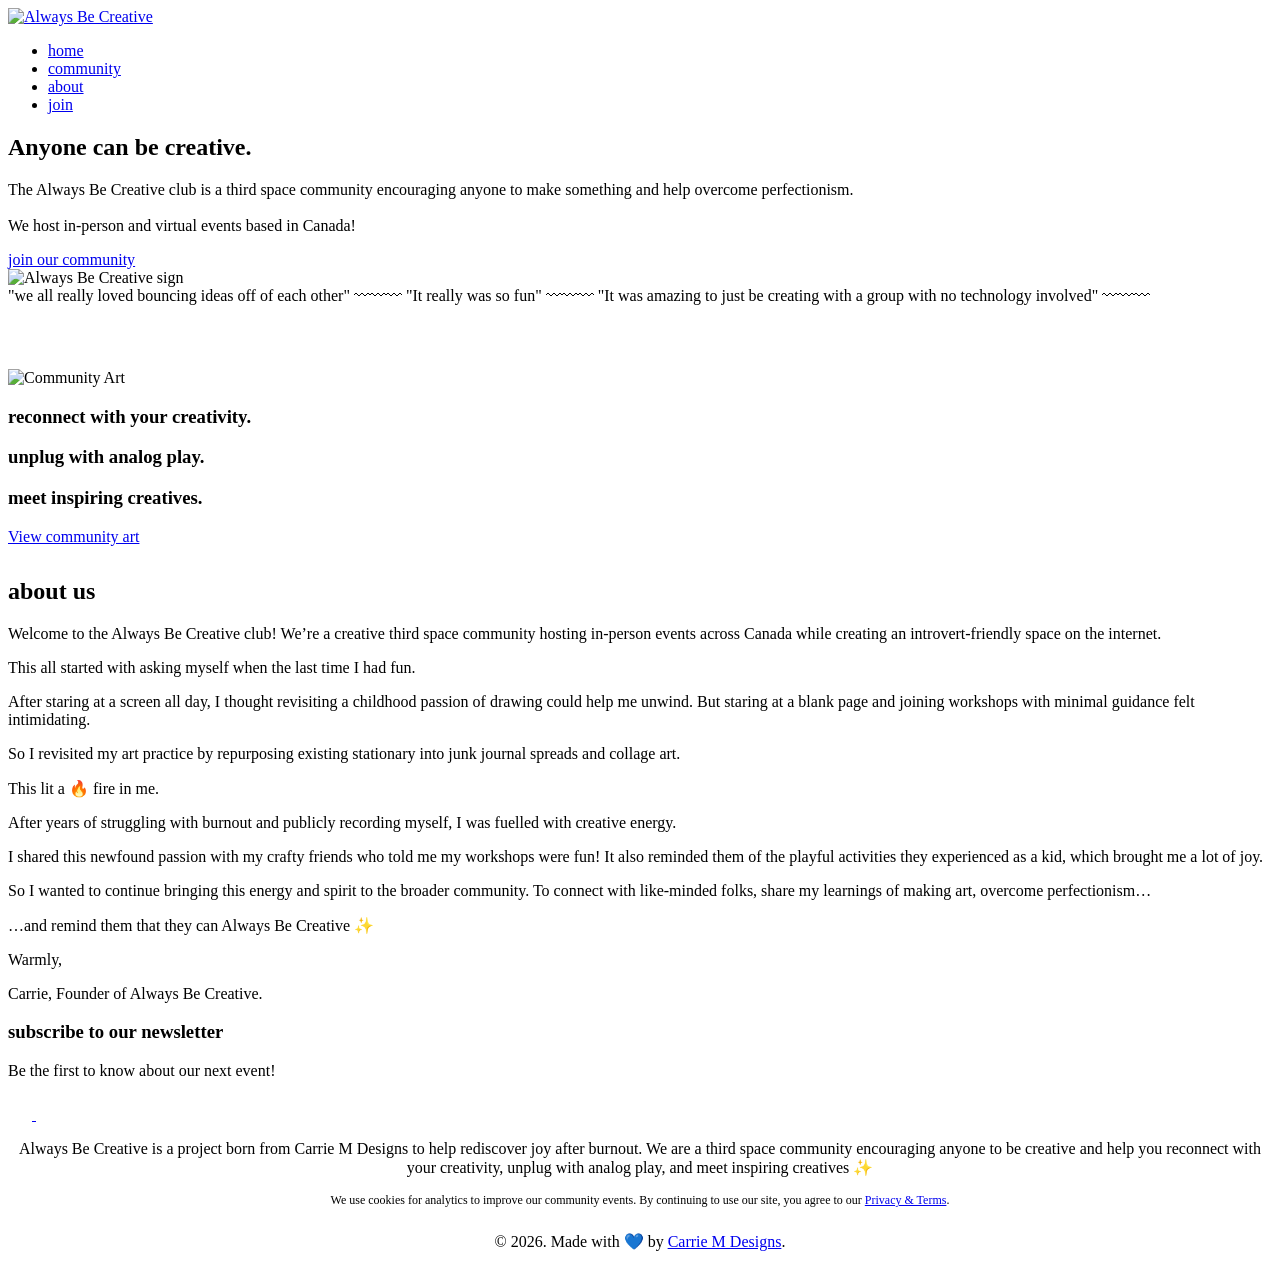
==== www/index.html @ ecad71b1 "Update index.html" ====
<!DOCTYPE html>
<html lang="en-CA">
<head>
    <meta charset="utf-8">
    <meta name="viewport" content="width=device-width, initial-scale=1">
    <title>Always Be Creative</title>
    <!-- Google tag (gtag.js) -->
    <script async src="https://www.googletagmanager.com/gtag/js?id=G-F59K8P678P"></script>
    <script>
      window.dataLayer = window.dataLayer || [];
      function gtag(){dataLayer.push(arguments);}
      gtag('js', new Date());

      gtag('config', 'G-F59K8P678P');
    </script>
    <link rel="stylesheet" href="css/style.css">
    <link rel="icon" type="image/jpeg" href="img/logo-sm.jpg">
</head>
<body>
    <header>
        <div class="logo">
            <a href="index.html">
                <img src="img/logo-sm.jpg" alt="Always Be Creative">
            </a>
        </div>
        <div class="menu-toggle">
            <span></span>
            <span></span>
        </div>
        <nav>
            <ul>
                <li><a href="#home">home</a></li>
                <li><a href="#community">community</a></li>
                <!-- <li><a href="#events">events</a></li> -->
                <li><a href="#about">about</a></li>
                <li><a href="#newsletter">join</a></li>
            </ul>
        </nav>
    </header>

    <main>
        <!-- Section 1: Hero -->
        <section class="section bg-hero" id="home">
            <div class="grid-container">
                <div class="hero-content">
                    <h1 class="hero-title">Anyone can be creative.</h1>
                    <p class="hero-description">
                        The Always Be Creative club is a third space community encouraging anyone to make something and help overcome perfectionism.
                        <br><br>
                        We host in-person and virtual events based in Canada!
                    </p>
                    <a href="https://www.instagram.com/alwaysbecreative.club" target="_blank" class="btn">join our community</a>
                </div>
                <div class="hero-video">
                    <div class="hero-image-container">
                        <img src="img/abc_sign.png" 
                             srcset="img/abc_sign_sm.png 800w, img/abc_sign.png 1500w"
                             sizes="(max-width: 767px) 95vw, 50vw"
                             alt="Always Be Creative sign" class="panning-image">
                    </div>
                </div>
            </div>
        </section>

        <!-- Section 2: Marquee & Reconnect -->
        <section class="section bg-yellow" id="community">
            <div class="marquee-container">
                <div class="marquee-content">
                    <span>"we all really loved bouncing ideas off of each other" 〰〰〰 "It really was so fun" 〰〰〰 "It was amazing to just be creating with a group with no technology involved" 〰〰〰 </span>
                </div>
            </div>
            
            <div class="grid-container" style="margin-top: 4rem; margin-bottom: 2rem;">
                <div class="pillars-image">
                     <div class="community-art-container">
                        <img src="img/community_art.png" 
                             srcset="img/community_art_xs.png 391w, img/community_art_sm.png 782w, img/community_art.png 1564w"
                             sizes="(max-width: 767px) 90vw, (max-width: 1200px) 40vw, 600px"
                             alt="Community Art" class="panning-scroll">
                    </div>
                </div>
                <div class="pillars-text">
                    <h3 class="pillar-item">reconnect with your creativity.</h3>
                    <h3 class="pillar-item">unplug with analog play.</h3>
                    <h3 class="pillar-item">meet inspiring creatives.</h3>
                    <div class="pillars-btn-container">
                        <a href="https://padlet.com/carrieonmaking/always-be-creative-club-collages-9wja181bew919gja" target="_blank" class="btn btn-outline">View community art</a>
                    </div>
                </div>
            </div>
        </section>

        <!-- Section: IRL Events 
        <section class="section bg-purple" id="events">
            <div class="grid-container">
                <div class="events-content">
                    <div class="wavy-divider"></div>
                    <h2 class="events-title">IRL Events</h2>
                    <div class="showpass-embed-container">
                        <iframe src="https://www.showpass.com/w/tickets/events/list/18265/?theme-dark=false&layout-list=false&tags=workshop&theme-primary=%237F2FB1" frameborder="0" width="100%" height="740"></iframe>
                    </div>
                </div>
            </div>
        </section>-->

        <!-- Section 3: About Us -->
        <section class="section bg-hero section-with-shapes" id="about">
            <div class="shape shape-1"></div>
            <div class="shape shape-2"></div>
            <div class="shape shape-3"></div>
            <div class="shape shape-4"></div>
            
            <div class="grid-container">
                <div class="about-title-container">
                    <h2 class="about-title">about us</h2>
                    <div class="wavy-divider"></div>
                </div>
                <div class="white-box">
                    <p>Welcome to the Always Be Creative club! We’re a creative third space community hosting in-person events across Canada while creating an introvert-friendly space on the internet.</p>
                    <p>This all started with asking myself when the last time I had fun.</p>
                    <p>After staring at a screen all day, I thought revisiting a childhood passion of drawing could help me unwind. But staring at a blank page and joining workshops with minimal guidance felt intimidating.</p>
                    <p>So I revisited my art practice by repurposing existing stationary into junk journal spreads and collage art.</p>
                    <p>This lit a 🔥 fire in me. </p>
                    <p>After years of struggling with burnout and publicly recording myself, I was fuelled with creative energy.</p>
                    <p>I shared this newfound passion with my crafty friends who told me my workshops were fun! It also reminded them of the playful activities they experienced as a kid, which brought me a lot of joy.</p>
                    <p>So I wanted to continue bringing this energy and spirit to the broader community. To connect with like-minded folks, share my learnings of making art, overcome perfectionism…</p>
                    <p>…and remind them that they can Always Be Creative ✨</p>
                    <p>Warmly,</p>
                    <p>Carrie, Founder of Always Be Creative.</p>
                </div>
            </div>
        </section>

        <!-- Section 4: Newsletter -->
        <section class="section bg-newsletter" id="newsletter">
            <div class="grid-container">
                <div class="newsletter-content">
                    <div class="wavy-divider"></div>
                    <h3 class="newsletter-title">subscribe to our newsletter</h3>
                    <p class="newsletter-description">Be the first to know about our next event!</p>
                    
                    <div id="kit-form-container">
                        <script async data-uid="54bc09f294" src="https://always-be-creative.kit.com/54bc09f294/index.js"></script>
                    </div>

                    <div class="social-links">                        <a href="https://www.instagram.com/alwaysbecreative.club" target="_blank" class="social-icon" style="border-color: var(--white);">
                            <svg width="24" height="24" viewBox="0 0 64 64" fill="white"><use xlink:href="#instagram-unauth-icon"></use></svg>
                        </a>
                        <a href="https://www.tiktok.com/@alwaysbecreative.club" target="_blank" class="social-icon" style="border-color: var(--white);">
                            <svg width="24" height="24" viewBox="0 0 64 64" fill="white"><use xlink:href="#tiktok-unauth-icon"></use></svg>
                        </a>
                    </div>

                    <div class="footer-info small-text" style="text-align: center;">
                        <p>Always Be Creative is a project born from Carrie M Designs to help rediscover joy after burnout. We are a third space community encouraging anyone to be creative and help you reconnect with your creativity, unplug with analog play, and meet inspiring creatives ✨</p>
                        <p class="cookie-notice" style="font-size: 0.75em; margin-top: 1rem;">We use cookies for analytics to improve our community events. By continuing to use our site, you agree to our <a href="privacy-terms.html" style="text-decoration: underline;">Privacy & Terms</a>.</p>
                        <p style="margin-top: 1.5rem;">© 2026. Made with 💙 by <a href="https://carriemdesigns.com/" target="_blank" style="text-decoration: underline;">Carrie M Designs</a>.</p>
                    </div>
                </div>
            </div>
        </section>
    </main>

    <svg xmlns="http://www.w3.org/2000/svg" style="display:none">
        <symbol id="instagram-unauth-icon" viewBox="0 0 64 64"><path d="M46.91,25.816c-0.073-1.597-0.326-2.687-0.697-3.641c-0.383-0.986-0.896-1.823-1.73-2.657c-0.834-0.834-1.67-1.347-2.657-1.73c-0.954-0.371-2.045-0.624-3.641-0.697C36.585,17.017,36.074,17,32,17s-4.585,0.017-6.184,0.09c-1.597,0.073-2.687,0.326-3.641,0.697c-0.986,0.383-1.823,0.896-2.657,1.73c-0.834,0.834-1.347,1.67-1.73,2.657c-0.371,0.954-0.624,2.045-0.697,3.641C17.017,27.415,17,27.926,17,32c0,4.074,0.017,4.585,0.09,6.184c0.073,1.597,0.326,2.687,0.697,3.641c0.383,0.986,0.896,1.823,1.73,2.657c0.834,0.834,1.67,1.347,2.657,1.73c0.954,0.371,2.045,0.624,3.641,0.697C27.415,46.983,27.926,47,32,47s4.585-0.017,6.184-0.09c1.597-0.073,2.687-0.326,3.641-0.697c0.986-0.383,1.823-0.896,2.657-1.73c0.834-0.834,1.347-1.67,1.73-2.657c0.371-0.954,0.624-2.045,0.697-3.641C46.983,36.585,47,36.074,47,32S46.983,27.415,46.91,25.816z M44.21,38.061c-0.067,1.462-0.311,2.257-0.516,2.785c-0.272,0.7-0.597,1.2-1.122,1.725c-0.525,0.525-1.025,0.85-1.725,1.122c-0.525,0.525-1.025,0.85-1.725,1.122c-0.529,0.205-1.323,0.45-2.785,0.516c-1.581,0.072-2.056,0.087-6.061,0.087s-4.48-0.015-6.061-0.087c-1.462-0.067-2.257-0.311-2.785-0.516c-0.7-0.272-1.2-0.597-1.725-1.122c-0.525-0.525-0.85-1.025-1.122-1.725c-0.205-0.529-0.45-1.323-0.516-2.785c-0.072-1.582-0.087-2.056-0.087-6.061s0.015-4.48,0.087-6.061c0.067-1.462,0.311-2.257,0.516-2.785c0.272-0.7,0.597-1.2,1.122-1.725c0.525-0.525,1.025-0.85,1.725-1.122c0.529-0.205,1.323-0.45,2.785-0.516c1.582-0.072,2.056-0.087,6.061-0.087s4.48,0.015,6.061,0.087c1.462,0.067,2.257,0.311,2.785,0.516c0.7,0.272,1.2,0.597,1.725,1.122c0.525,0.525,0.85,1.025,1.122,1.725c0.205,0.529,0.45,1.323,0.516,2.785c0.072,1.582,0.087,2.056,0.087,6.061S44.282,36.48,44.21,38.061z M32,24.297c-4.254,0-7.703,3.449-7.703,7.703c0,4.254,3.449,7.703,7.703,7.703c4.254,0,7.703-3.449,7.703-7.703C39.703,27.746,36.254,24.297,32,24.297z M32,37c-2.761,0-5-2.239-5-5c0-2.761,2.239-5,5-5s5,2.239,5,5C37,34.761,34.761,37,32,37z M40.007,22.193c-0.994,0-1.8,0.806-1.8,1.8c0,0.994,0.806,1.8,1.8,1.8c0.994,0,1.8-0.806,1.8-1.8C41.807,22.999,41.001,22.193,40.007,22.193z" /></symbol>
        <symbol id="tiktok-unauth-icon" viewBox="0 0 64 64"><path d="M37.9281 17C38.4298 21.2545 40.825 23.7941 45 24.0658V28.8451C42.5859 29.0794 40.4652 28.3016 38.0038 26.821V35.7423C38.0038 47.147 25.4788 50.7361 20.4233 42.5457C17.1856 37.3073 19.1642 28.1048 29.5496 27.73V32.781C28.7296 32.9058 27.9219 33.1002 27.1355 33.362C24.835 34.1398 23.5191 35.583 23.8883 38.1413C24.5889 43.033 33.6584 44.4856 32.901 34.9176V17H37.9091H37.9281Z" /></symbol>
    </svg>
    <script src="js/main.js"></script>
</body>
</html>
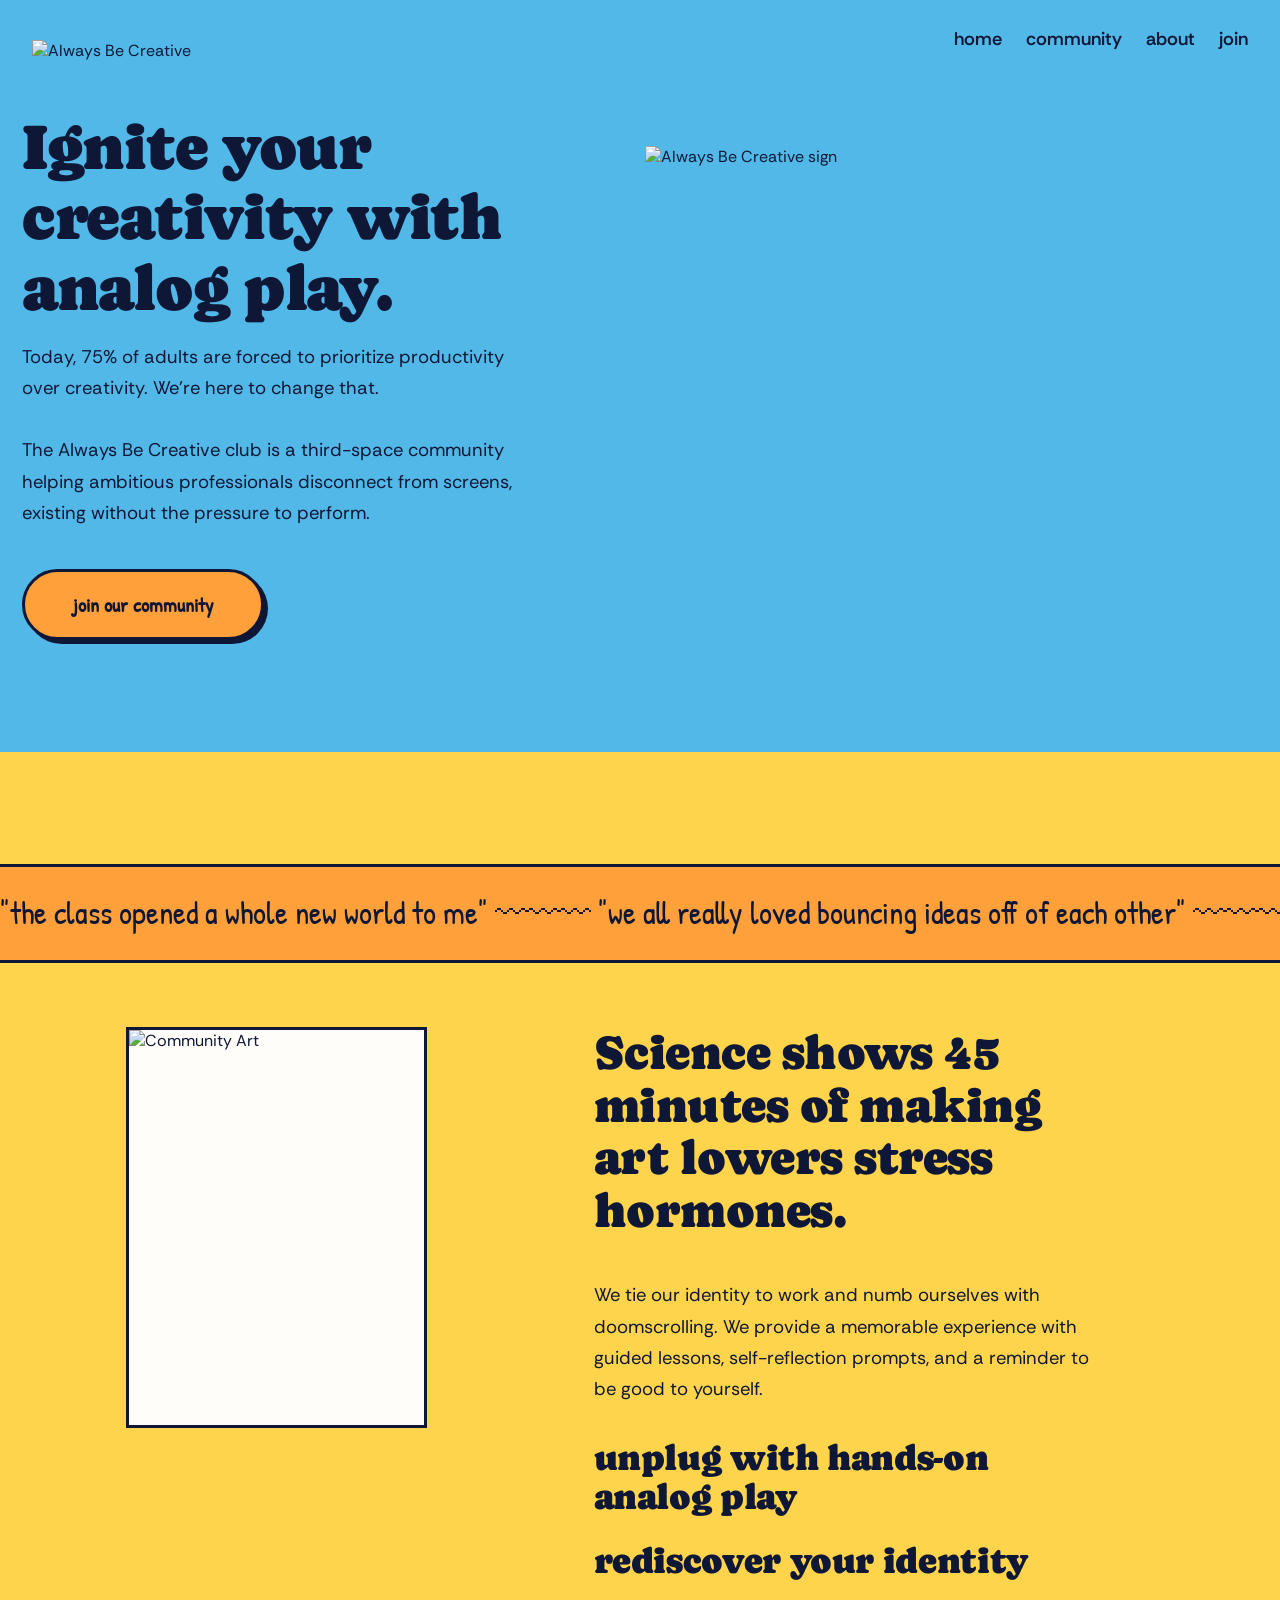
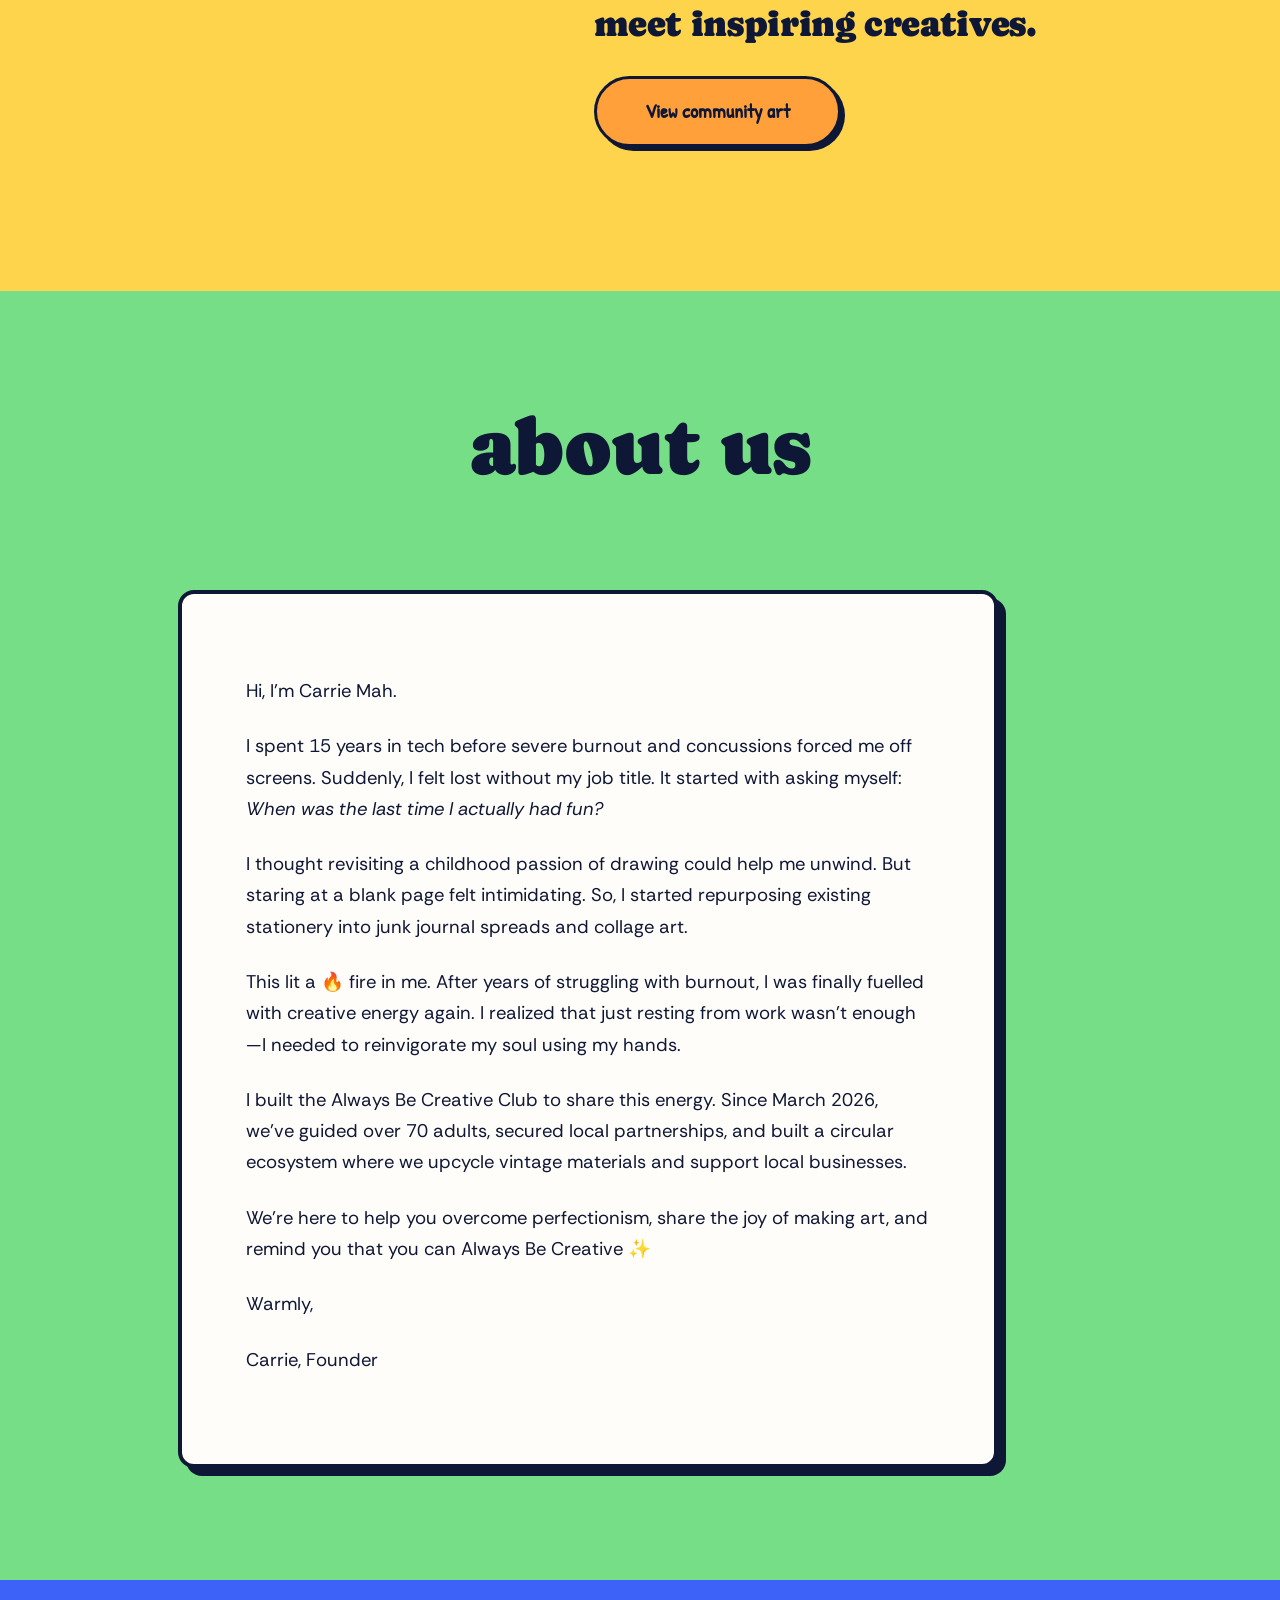
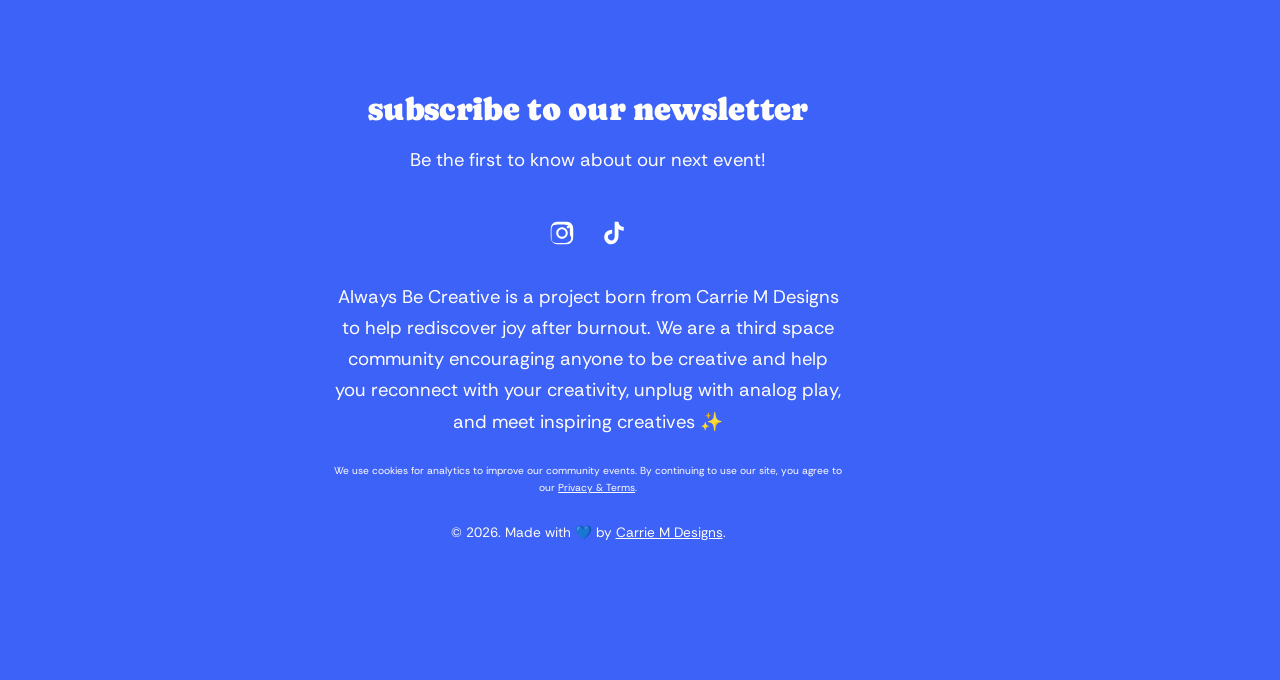
==== commit 012f6589: "Update website design, styles, and assets" ====
--- a/www/index.html
+++ b/www/index.html
@@ -43,18 +43,18 @@
         <section class="section bg-hero" id="home">
             <div class="grid-container">
                 <div class="hero-content">
-                    <h1 class="hero-title">Anyone can be creative.</h1>
+                    <h1 class="hero-title">Ignite your creativity with analog play.</h1>
                     <p class="hero-description">
-                        The Always Be Creative club is a third space community encouraging anyone to make something and help overcome perfectionism.
+                        Today, 75% of adults are forced to prioritize productivity over creativity. We're here to change that. 
                         <br><br>
-                        We host in-person and virtual events based in Canada!
+                        The Always Be Creative club is a third-space community helping ambitious professionals disconnect from screens, existing without the pressure to perform.
                     </p>
                     <a href="https://www.instagram.com/alwaysbecreative.club" target="_blank" class="btn">join our community</a>
                 </div>
                 <div class="hero-video">
                     <div class="hero-image-container">
-                        <img src="img/abc_sign.png" 
-                             srcset="img/abc_sign_sm.png 800w, img/abc_sign.png 1500w"
+                        <img src="img/abc_sign.jpg" 
+                             srcset="img/abc_sign_sm.jpg 800w, img/abc_sign.jpg 1500w"
                              sizes="(max-width: 767px) 95vw, 50vw"
                              alt="Always Be Creative sign" class="panning-image">
                     </div>
@@ -66,7 +66,7 @@
         <section class="section bg-yellow" id="community">
             <div class="marquee-container">
                 <div class="marquee-content">
-                    <span>"we all really loved bouncing ideas off of each other" 〰〰〰 "It really was so fun" 〰〰〰 "It was amazing to just be creating with a group with no technology involved" 〰〰〰 </span>
+                    <span>"the class opened a whole new world to me" 〰〰〰 "we all really loved bouncing ideas off of each other" 〰〰〰 "It really was so fun" 〰〰〰 "It was amazing to just be creating with a group with no technology involved" 〰〰〰 </span>
                 </div>
             </div>
             
@@ -80,11 +80,13 @@
                     </div>
                 </div>
                 <div class="pillars-text">
-                    <h3 class="pillar-item">reconnect with your creativity.</h3>
-                    <h3 class="pillar-item">unplug with analog play.</h3>
+                    <h2 class="section-title">Science shows 45 minutes of making art lowers stress hormones.</h2>
+                    <p>We tie our identity to work and numb ourselves with doomscrolling. We provide a memorable experience with guided lessons, self-reflection prompts, and a reminder to be good to yourself.</p>
+                    <h3 class="pillar-item">unplug with hands-on analog play</h3>
+                    <h3 class="pillar-item">rediscover your identity</h3>
                     <h3 class="pillar-item">meet inspiring creatives.</h3>
                     <div class="pillars-btn-container">
-                        <a href="https://padlet.com/carrieonmaking/always-be-creative-club-collages-9wja181bew919gja" target="_blank" class="btn btn-outline">View community art</a>
+                        <a href="https://padlet.com/carrieonmaking/always-be-creative-club-collages-9wja181bew919gja" target="_blank" class="btn">View community art</a>
                     </div>
                 </div>
             </div>
@@ -104,37 +106,36 @@
         </section>-->
 
         <!-- Section 3: About Us -->
-        <section class="section bg-hero section-with-shapes" id="about">
-            <div class="shape shape-1"></div>
-            <div class="shape shape-2"></div>
-            <div class="shape shape-3"></div>
-            <div class="shape shape-4"></div>
-            
-            <div class="grid-container">
-                <div class="about-title-container">
-                    <h2 class="about-title">about us</h2>
-                    <div class="wavy-divider"></div>
-                </div>
-                <div class="white-box">
-                    <p>Welcome to the Always Be Creative club! We’re a creative third space community hosting in-person events across Canada while creating an introvert-friendly space on the internet.</p>
-                    <p>This all started with asking myself when the last time I had fun.</p>
-                    <p>After staring at a screen all day, I thought revisiting a childhood passion of drawing could help me unwind. But staring at a blank page and joining workshops with minimal guidance felt intimidating.</p>
-                    <p>So I revisited my art practice by repurposing existing stationary into junk journal spreads and collage art.</p>
-                    <p>This lit a 🔥 fire in me. </p>
-                    <p>After years of struggling with burnout and publicly recording myself, I was fuelled with creative energy.</p>
-                    <p>I shared this newfound passion with my crafty friends who told me my workshops were fun! It also reminded them of the playful activities they experienced as a kid, which brought me a lot of joy.</p>
-                    <p>So I wanted to continue bringing this energy and spirit to the broader community. To connect with like-minded folks, share my learnings of making art, overcome perfectionism…</p>
-                    <p>…and remind them that they can Always Be Creative ✨</p>
-                    <p>Warmly,</p>
-                    <p>Carrie, Founder of Always Be Creative.</p>
-                </div>
-            </div>
+        <!-- Added the floating elements and updated the white box to the stamp box -->
+<section class="section bg-about" id="about">
+    <!-- Floating Scribbles -->
+    <img src="img/scribble-1.png" alt="" class="floating-element scribble-top-right">
+    <img src="img/scribble-2.png" alt="" class="floating-element scribble-bottom-left">
+    <img src="img/scribble-3.png" alt="" class="floating-element scribble-mid-right">
+    
+    <div class="grid-container">
+        <div class="about-title-container">
+            <h2 class="about-title">about us</h2>
+        </div>
+        <!-- NEW Stamp Box styling -->
+        <div class="white-box-content stamp-box">
+            <p>Hi, I’m Carrie Mah.</p>
+            <p>I spent 15 years in tech before severe burnout and concussions forced me off screens. Suddenly, I felt lost without my job title. It started with asking myself: <em>When was the last time I actually had fun?</em></p>
+            <p>I thought revisiting a childhood passion of drawing could help me unwind. But staring at a blank page felt intimidating. So, I started repurposing existing stationery into junk journal spreads and collage art.</p>
+            <p>This lit a 🔥 fire in me. After years of struggling with burnout, I was finally fuelled with creative energy again. I realized that just resting from work wasn't enough—I needed to reinvigorate my soul using my hands.</p>
+            <p>I built the Always Be Creative Club to share this energy. Since March 2026, we've guided over 70 adults, secured local partnerships, and built a circular ecosystem where we upcycle vintage materials and support local businesses.</p>
+            <p>We’re here to help you overcome perfectionism, share the joy of making art, and remind you that you can Always Be Creative ✨</p>
+            <p>Warmly,</p>
+            <p>Carrie, Founder</p>
+        </div>
+    </div>
+</section>
         </section>
 
         <!-- Section 4: Newsletter -->
         <section class="section bg-newsletter" id="newsletter">
             <div class="grid-container">
-                <div class="newsletter-content">
+                <div id="newsletter" class="newsletter-content">
                     <div class="wavy-divider"></div>
                     <h3 class="newsletter-title">subscribe to our newsletter</h3>
                     <p class="newsletter-description">Be the first to know about our next event!</p>
@@ -144,17 +145,17 @@
                     </div>
 
                     <div class="social-links">                        <a href="https://www.instagram.com/alwaysbecreative.club" target="_blank" class="social-icon" style="border-color: var(--white);">
-                            <svg width="24" height="24" viewBox="0 0 64 64" fill="white"><use xlink:href="#instagram-unauth-icon"></use></svg>
+                            <svg width="48" height="48" viewBox="0 0 64 64" fill="white"><use xlink:href="#instagram-unauth-icon"></use></svg>
                         </a>
                         <a href="https://www.tiktok.com/@alwaysbecreative.club" target="_blank" class="social-icon" style="border-color: var(--white);">
-                            <svg width="24" height="24" viewBox="0 0 64 64" fill="white"><use xlink:href="#tiktok-unauth-icon"></use></svg>
+                            <svg width="48" height="48" viewBox="0 0 64 64" fill="white"><use xlink:href="#tiktok-unauth-icon"></use></svg>
                         </a>
                     </div>
 
                     <div class="footer-info small-text" style="text-align: center;">
                         <p>Always Be Creative is a project born from Carrie M Designs to help rediscover joy after burnout. We are a third space community encouraging anyone to be creative and help you reconnect with your creativity, unplug with analog play, and meet inspiring creatives ✨</p>
-                        <p class="cookie-notice" style="font-size: 0.75em; margin-top: 1rem;">We use cookies for analytics to improve our community events. By continuing to use our site, you agree to our <a href="privacy-terms.html" style="text-decoration: underline;">Privacy & Terms</a>.</p>
-                        <p style="margin-top: 1.5rem;">© 2026. Made with 💙 by <a href="https://carriemdesigns.com/" target="_blank" style="text-decoration: underline;">Carrie M Designs</a>.</p>
+                        <p class="cookie-notice small-text" style="font-size: 0.75em; margin-top: 1rem;">We use cookies for analytics to improve our community events. By continuing to use our site, you agree to our <a href="privacy-terms.html" style="text-decoration: underline;">Privacy & Terms</a>.</p>
+                        <p class="small-text">© 2026. Made with 💙 by <a href="https://carriemdesigns.com/" target="_blank" style="text-decoration: underline;">Carrie M Designs</a>.</p>
                     </div>
                 </div>
             </div>
--- a/www/css/style.css
+++ b/www/css/style.css
@@ -0,0 +1,584 @@
+@import url('https://fonts.googleapis.com/css2?family=Caprasimo&family=Patrick+Hand&family=Rethink+Sans:ital,wght@0,400..800;1,400..800&display=swap');
+
+:root {
+  /* Color Scheme */
+  --text-main: #0F1736;
+  --primary-blue: #3D62F7;
+  --secondary-red: #F45031;
+  --tertiary-light-blue: #51B8E8;
+  --accent-green: #76DE86;
+  --accent-yellow: #FFD44D;
+  --accent-orange: #FFA03B;
+  --white: #FFFDF9;
+
+  /* Typography */
+  --font-heading: 'Caprasimo', serif;
+  --font-body: 'Rethink Sans', sans-serif;
+  --font-ui: 'Patrick Hand', cursive;
+
+  /* Grid */
+  --grid-gutter: 11px;
+  --cell-max-width: 62.5px; 
+}
+
+html {
+  scroll-behavior: smooth;
+}
+
+* {
+  box-sizing: border-box;
+}
+
+body {
+  margin: 0;
+  background-color: var(--white);
+  color: var(--text-main);
+  font-family: var(--font-body);
+  line-height: 1.4;
+  -webkit-font-smoothing: antialiased;
+}
+
+/* ==========================================================================
+   Global Typography Normalization
+   ========================================================================== */
+h1, h2, h3, h4 {
+  font-family: var(--font-heading);
+  margin: 0;
+  font-weight: normal;
+  color: var(--text-main);
+  line-height: 1.1;
+  letter-spacing: -0.01em;
+}
+
+h1, .hero-title, .profile-name {
+  font-size: 4rem;
+  letter-spacing: -0.02em;
+}
+
+h2, .about-title, .section-title {
+  font-size: 3rem;
+  margin-bottom: 1.5rem;
+}
+
+h3, .section-header, .newsletter-title {
+  font-size: 2rem;
+  margin-bottom: 1rem;
+}
+
+p, li {
+  font-size: 1.15rem;
+  line-height: 1.7;
+  margin-bottom: 1.5rem;
+}
+
+.small-text {
+  font-size: 0.85rem;
+}
+
+a {
+  color: inherit;
+  text-decoration: none;
+}
+
+/* Header */
+header {
+  padding: 1.5rem 2rem;
+  display: flex;
+  justify-content: space-between;
+  align-items: center;
+  position: absolute;
+  top: 0;
+  left: 0;
+  right: 0;
+  background: transparent;
+  z-index: 100;
+}
+
+.logo img {
+  height: 40px;
+}
+
+nav ul {
+  list-style: none;
+  display: flex;
+  gap: 1.5rem;
+  margin: 0;
+  padding: 0;
+  font-family: var(--font-body);
+  font-size: 1rem;
+  font-weight: 600;
+}
+
+/* Grid System */
+.grid-container {
+  display: grid;
+  grid-template-columns: minmax(var(--grid-gutter), 1fr) repeat(24, minmax(0, var(--cell-max-width))) minmax(var(--grid-gutter), 1fr);
+  column-gap: var(--grid-gutter);
+  row-gap: var(--grid-gutter);
+  max-width: 1600px;
+  margin: 0 auto;
+}
+
+/* Sections */
+.section {
+  padding: 7rem 0;
+  position: relative;
+  overflow: hidden; 
+}
+
+/* Updated Background Colors */
+.bg-hero { background-color: var(--tertiary-light-blue); color: var(--text-main); }
+.bg-yellow { background-color: var(--accent-yellow); color: var(--text-main); }
+.bg-about { background-color: var(--accent-green); color: var(--text-main); }
+.bg-newsletter { background-color: var(--primary-blue); color: var(--white); }
+
+/* Ensure text on dark backgrounds is legible */
+.bg-newsletter h1, .bg-newsletter h2, .bg-newsletter h3, .bg-newsletter p {
+  color: var(--white);
+}
+
+/* Ripped Edge Section Divider (Orange) */
+.ripped-divider-orange {
+  width: 100%;
+  height: 60px;
+  background-image: url('../img/orange-rip-bg.jpg');
+  background-size: cover;
+  background-position: center;
+  margin-top: -30px;
+  position: relative;
+  z-index: 10;
+}
+
+/* ==========================================================================
+   Floating Elements (Scribbles)
+   ========================================================================== */
+.floating-element {
+  position: absolute;
+  z-index: 2;
+  pointer-events: none;
+}
+.scribble-top-right {
+  top: -40px;
+  right: -50px;
+  width: 375px; 
+  transform: rotate(15deg);
+}
+.scribble-bottom-left {
+  bottom: -60px;
+  left: -40px;
+  width: 300px; 
+  transform: rotate(-10deg);
+}
+.scribble-mid-right {
+  top: 40%;
+  right: -80px;
+  width: 270px;
+  transform: rotate(75deg);
+}
+
+/* Hero Section */
+.hero-content {
+  grid-column: 2 / span 11;
+  display: flex;
+  flex-direction: column;
+  justify-content: center;
+  z-index: 3;
+}
+
+.hero-description {
+  max-width: 520px;
+}
+
+.hero-video {
+  grid-column: 14 / span 12;
+  display: flex;
+  align-items: center;
+  z-index: 3;
+}
+
+/* Scrapbook Image Containers */
+.dashed-border-container {
+  padding: 1rem;
+  background-image: url('../img/dashed-border.png');
+  background-size: 100% 100%;
+  background-repeat: no-repeat;
+  width: 100%;
+}
+
+.stamp-box {
+  background-color: var(--white);
+  padding: 4rem;
+  border: 4px solid var(--text-main);
+  box-shadow: 8px 8px 0px var(--text-main);
+  border-radius: 16px;
+  position: relative;
+  z-index: 1;
+}
+
+
+.hero-image-container {
+  width: 100%;
+  aspect-ratio: 4 / 3;
+  display: flex;
+  align-items: center;
+  justify-content: center;
+  overflow: hidden;
+  /*border: 3px solid var(--text-main);*/
+}
+
+.panning-image {
+  width: 100%;
+  height: 100%;
+  object-fit: contain;
+}
+
+/* Buttons */
+.btn {
+  display: inline-block;
+  padding: 1.15rem 3rem;
+  background-color: var(--accent-orange);
+  color: var(--text-main);
+  font-family: var(--font-ui);
+  font-weight: 700;
+  border: 3px solid var(--text-main);
+  border-radius: 50px;
+  cursor: pointer;
+  transition: all 0.2s;
+  text-decoration: none;
+  font-size: 1.25rem;
+  width: fit-content;
+  box-shadow: 4px 4px 0px var(--text-main); 
+  margin-top: 1rem;
+}
+
+.btn-outline {
+  background-color: var(--white);
+  border: 3px solid var(--text-main);
+  color: var(--text-main);
+  box-shadow: 4px 4px 0px var(--text-main);
+}
+
+.btn:hover, .btn-outline:hover {
+  transform: translate(2px, 2px);
+  box-shadow: 2px 2px 0px var(--text-main);
+}
+
+.bg-newsletter .btn {
+  background-color: var(--accent-yellow);
+  color: var(--text-main);
+}
+
+/* Marquee */
+.marquee-container {
+  overflow: hidden;
+  white-space: nowrap;
+  font-size: 2rem;
+  padding: 1.5rem 0;
+  border-top: 3px solid var(--text-main);
+  border-bottom: 3px solid var(--text-main);
+  background-color: var(--accent-orange);
+}
+
+.marquee-content {
+  display: flex;
+  animation: marquee 25s linear infinite;
+  font-family: var(--font-ui);
+}
+
+@keyframes marquee {
+  0% { transform: translateX(0); }
+  100% { transform: translateX(-50%); }
+}
+
+/* Section 2 (Pillars) Specifics */
+.pillars-image {
+  grid-column: 4 / span 6;
+}
+
+.pillars-text {
+  grid-column: 13 / span 10;
+  display: flex;
+  flex-direction: column;
+  justify-content: center;
+}
+
+.pillar-item {
+  font-size: 2.25rem;
+  font-family: var(--font-heading);
+  line-height: 1.1;
+  margin-top: 0.5rem;
+}
+
+.community-art-container {
+  aspect-ratio: 0.75;
+  display: flex;
+  align-items: center;
+  justify-content: center;
+  overflow: hidden;
+  border: 3px solid var(--text-main);
+  background: var(--white);
+}
+
+.panning-scroll {
+  width: 100%;
+  height: 100%;
+  object-fit: cover;
+  object-position: top;
+  animation: pan-scroll 10s linear infinite alternate;
+}
+@keyframes pan-scroll {
+  0% { object-position: center top; }
+  100% { object-position: center bottom; }
+}
+
+
+/* About Section */
+.about-title-container {
+  grid-column: 2 / span 24;
+  text-align: center;
+  margin-bottom: 4rem;
+}
+
+.about-title {
+  font-size: 5rem;
+}
+
+.white-box-content {
+  grid-column: 5 / span 16;
+}
+
+/* Newsletter Section */
+.newsletter-content {
+  grid-column: 8 / span 10;
+  text-align: center;
+}
+
+.newsletter-description {
+  margin-bottom: 2rem;
+}
+
+/* ==========================================================================
+   BIO PAGE SPECIFIC STYLES (Rounded Card Container)
+   ========================================================================== */
+body.bio-page {
+  background-color: var(--tertiary-light-blue);
+  display: flex;
+  justify-content: center;
+  align-items: flex-start;
+  min-height: 100vh;
+  padding: 4rem 1rem;
+  margin: 0;
+}
+
+.bio-page .links-container {
+  max-width: 600px;
+  width: 100%;
+  z-index: 1;
+}
+
+/* Unified Rounded Card */
+.bio-page .floating-card {
+  background-color: var(--white);
+  border: 4px solid var(--primary-blue);
+  border-radius: 32px;
+  padding: 0;
+  display: flex;
+  flex-direction: column;
+  align-items: center;
+  text-align: center;
+  overflow: hidden;
+  box-shadow: 6px 6px 0px var(--primary-blue);
+}
+
+.bio-page .art-header {
+  width: 100%;
+  height: 200px;
+  position: relative;
+  border-bottom: 4px solid var(--primary-blue);
+  margin-bottom: 0; /* reset */
+}
+
+.bio-page .community-art-container {
+  width: 100%;
+  height: 100%;
+  border: none;
+  border-radius: 0; 
+  box-shadow: none;
+}
+
+.bio-page .panning-scroll-slow {
+  width: 100%;
+  height: 100%;
+  object-fit: cover;
+  object-position: top;
+  animation: pan-scroll 25s linear infinite alternate;
+}
+
+.bio-page .card-content {
+  display: flex;
+  flex-direction: column;
+  align-items: center;
+  width: 100%;
+  padding: 0 2rem 3rem 2rem;
+  gap: 0; /* Reset gap, use margin on groups instead */
+}
+
+.bio-page .profile-area {
+  display: flex;
+  flex-direction: column;
+  align-items: center;
+  margin-top: -65px; /* Overlap avatar into header */
+  z-index: 2;
+  width: 100%;
+}
+
+.bio-page .profile-img-container {
+  width: 130px;
+  height: 130px;
+  border-radius: 50%;
+  overflow: hidden;
+  border: 4px solid var(--text-main);
+  background: var(--white);
+  box-shadow: 0 8px 24px rgba(0,0,0,0.15);
+  margin-bottom: 1.5rem;
+}
+
+.bio-page .profile-img-container img {
+  width: 100%;
+  height: 100%;
+  object-fit: cover;
+}
+
+.bio-page .profile-name {
+  font-size: 3rem;
+  margin-bottom: 0.25rem;
+}
+
+.bio-page .tagline {
+  font-family: var(--font-ui);
+  font-weight: 700;
+  color: var(--primary-blue);
+  font-size: 1.3rem;
+  margin-top: -0.5rem;
+  margin-bottom: 1.5rem;
+}
+
+.bio-page .link-group {
+  width: 100%;
+  display: flex;
+  flex-direction: column;
+  align-items: center;
+  margin-top: 3rem;
+}
+
+.bio-page .links-list {
+  width: 100%;
+  display: flex;
+  flex-direction: column;
+  gap: 1.25rem;
+}
+
+.bio-page .btn {
+  width: 100%;
+  padding: 1.15rem 1.5rem;
+  margin-top: 0;
+  display: flex;
+  justify-content: center;
+  align-items: center;
+  font-size: 1.2rem;
+}
+
+
+/* ==========================================================================
+   PRIVACY PAGE SPECIFIC STYLES
+   ========================================================================== */
+.terms-page {
+  background-color: var(--tertiary-light-blue);
+}
+
+.privacy-container {
+  max-width: 800px;
+  margin: 0 auto;
+  padding: 4rem 1rem;
+}
+
+.privacy-container .back-link {
+  display: inline-block;
+  margin-bottom: 2rem;
+  color: var(--primary-blue);
+  font-weight: 700;
+}
+
+.privacy-container .legal-notice {
+  background-color: var(--white);
+  padding: 2rem;
+  border: 4px solid var(--text-main);
+  border-radius: 16px;
+  margin: 2.5rem 0;
+  box-shadow: 6px 6px 0px var(--text-main);
+}
+
+.privacy-container .legal-notice h2 {
+  margin-top: 0;
+  border-bottom: 3px solid var(--text-main);
+}
+
+.privacy-container .thank-you-note {
+  background-color: var(--accent-orange);
+  padding: 2rem;
+  border: 4px solid var(--text-main);
+  border-radius: 16px;
+  margin: 2.5rem 0;
+  box-shadow: 6px 6px 0px var(--text-main);
+}
+
+/* ==========================================================================
+   Responsive Overrides
+   ========================================================================== */
+@media (max-width: 1024px) {
+  .grid-container {
+    grid-template-columns: minmax(var(--grid-gutter), 1fr) repeat(12, minmax(0, 1fr)) minmax(var(--grid-gutter), 1fr);
+  }
+  .hero-content { grid-column: 2 / span 5; }
+  .hero-video { grid-column: 8 / span 6; }
+  .pillars-image { grid-column: 2 / span 5; }
+  .pillars-text { grid-column: 8 / span 6; align-self: center; }
+  .about-title-container { grid-column: 2 / span 12; }
+  .white-box-content { grid-column: 3 / span 10; padding: 3rem; }
+  .newsletter-content { grid-column: 3 / span 10; align-self: center; }
+}
+
+@media (max-width: 767px) {
+  .section { padding: 4rem 0; }
+  .grid-container {
+    grid-template-columns: minmax(var(--grid-gutter), 1fr) repeat(8, minmax(0, 1fr)) minmax(var(--grid-gutter), 1fr);
+    column-gap: 0;
+  }
+  header { padding: 1rem 1.5rem; }
+  .logo img { height: 32px; }
+  
+  /* Typography Scale Down for Mobile */
+  h1, .hero-title, .profile-name { font-size: 3rem; }
+  h2, .about-title, .section-title { font-size: 2.25rem; }
+  
+  .hero-content, .hero-video, .pillars-image, .pillars-text, .white-box-content, .newsletter-content {
+    grid-column: 2 / span 8;
+  }
+  .btn { width: 100%; text-align: center; }
+  
+  /* Floating Scribbles Scale Down */
+  .scribble-top-right { width: 200px; top: -20px; right: -20px;}
+  .scribble-bottom-left { width: 150px; bottom: -30px; left: -20px;}
+  .scribble-mid-right { width: 150px; right: -40px;}
+
+  /* Bio page overrides */
+  body.bio-page { padding: 1.5rem 0.75rem; }
+  .bio-page .profile-name { font-size: 2.25rem; }
+  .bio-page .art-header { height: 160px; }
+  .bio-page .profile-area { margin-top: -55px; }
+  .bio-page .profile-img-container { width: 110px; height: 110px; }
+  .bio-page .card-content { padding: 0 1.25rem 2.5rem 1.25rem; }
+  .bio-page .section-header { font-size: 1.25rem; }
+  
+  .privacy-container { padding: 2rem 1rem; }
+}
